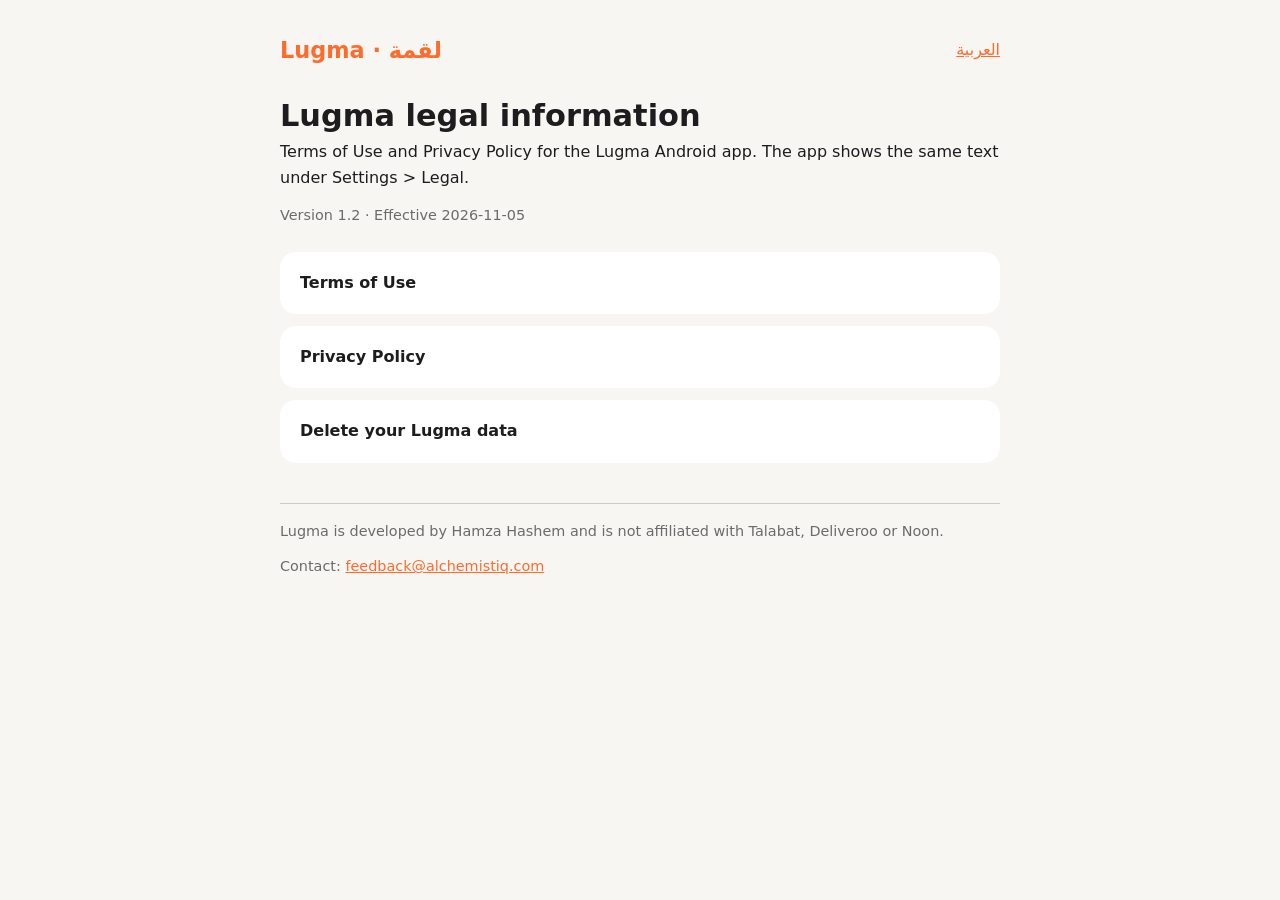
==== index.html @ 5e3d0792 "Publish legal documents v1.2 and data deletion page Co-authored-by: Copilot <223556219+Copilot@users" ====
<!doctype html>
<html lang="en" dir="ltr">
<head>
<meta charset="utf-8">
<meta name="viewport" content="width=device-width, initial-scale=1">
<title>Lugma legal information</title>
<link rel="stylesheet" href="style.css">
</head>
<body>
<main>
<header>
<a class="brand" href="./">Lugma · لقمة</a>
<a href="ar/" hreflang="ar">العربية</a>
</header>
<h1>Lugma legal information</h1>
<p>Terms of Use and Privacy Policy for the Lugma Android app. The app shows the same text under Settings &gt; Legal.</p>
<p class="meta">Version 1.2 · Effective 2026-11-05</p>
<div class="cards">
<a class="card" href="terms.html">Terms of Use</a>
<a class="card" href="privacy.html">Privacy Policy</a>
<a class="card" href="delete-data.html">Delete your Lugma data</a>
</div>
<footer>
<p>Lugma is developed by Hamza Hashem and is not affiliated with Talabat, Deliveroo or Noon.</p>
<p>Contact: <a href="mailto:feedback@alchemistiq.com">feedback@alchemistiq.com</a></p>
</footer>
</main>
</body>
</html>
---- style.css ----
:root { color-scheme: light dark; --accent: #ff6b2c; --muted: #6b6b6b; --bg: #f7f6f3; --card: #fff; --text: #1d1d1f; }
@media (prefers-color-scheme: dark) { :root { --muted: #a8a8ad; --bg: #111217; --card: #1e2029; --text: #f2f2f2; } }
* { box-sizing: border-box; }
body { margin: 0; font: 16px/1.65 system-ui, -apple-system, "Segoe UI", Roboto, "Noto Sans Arabic", Tahoma, sans-serif; background: var(--bg); color: var(--text); }
main { max-width: 760px; margin: 0 auto; padding: 32px 20px 56px; }
header { display: flex; justify-content: space-between; align-items: center; gap: 12px; flex-wrap: wrap; }
.brand { font-weight: 900; font-size: 1.4rem; color: var(--accent); text-decoration: none; }
a { color: var(--accent); }
h1 { margin: 28px 0 4px; font-size: 1.9rem; line-height: 1.25; }
h2 { margin: 28px 0 6px; font-size: 1.15rem; }
p { margin: 0 0 12px; }
ol { margin: 0 0 12px; padding-inline-start: 24px; }
li { margin-bottom: 6px; }
.meta, footer { color: var(--muted); font-size: 0.9rem; }
.cards { display: grid; gap: 12px; margin-top: 24px; }
.card { display: block; padding: 18px 20px; background: var(--card); border-radius: 16px; text-decoration: none; color: inherit; font-weight: 700; }
footer { margin-top: 40px; border-top: 1px solid color-mix(in srgb, var(--muted) 30%, transparent); padding-top: 16px; }
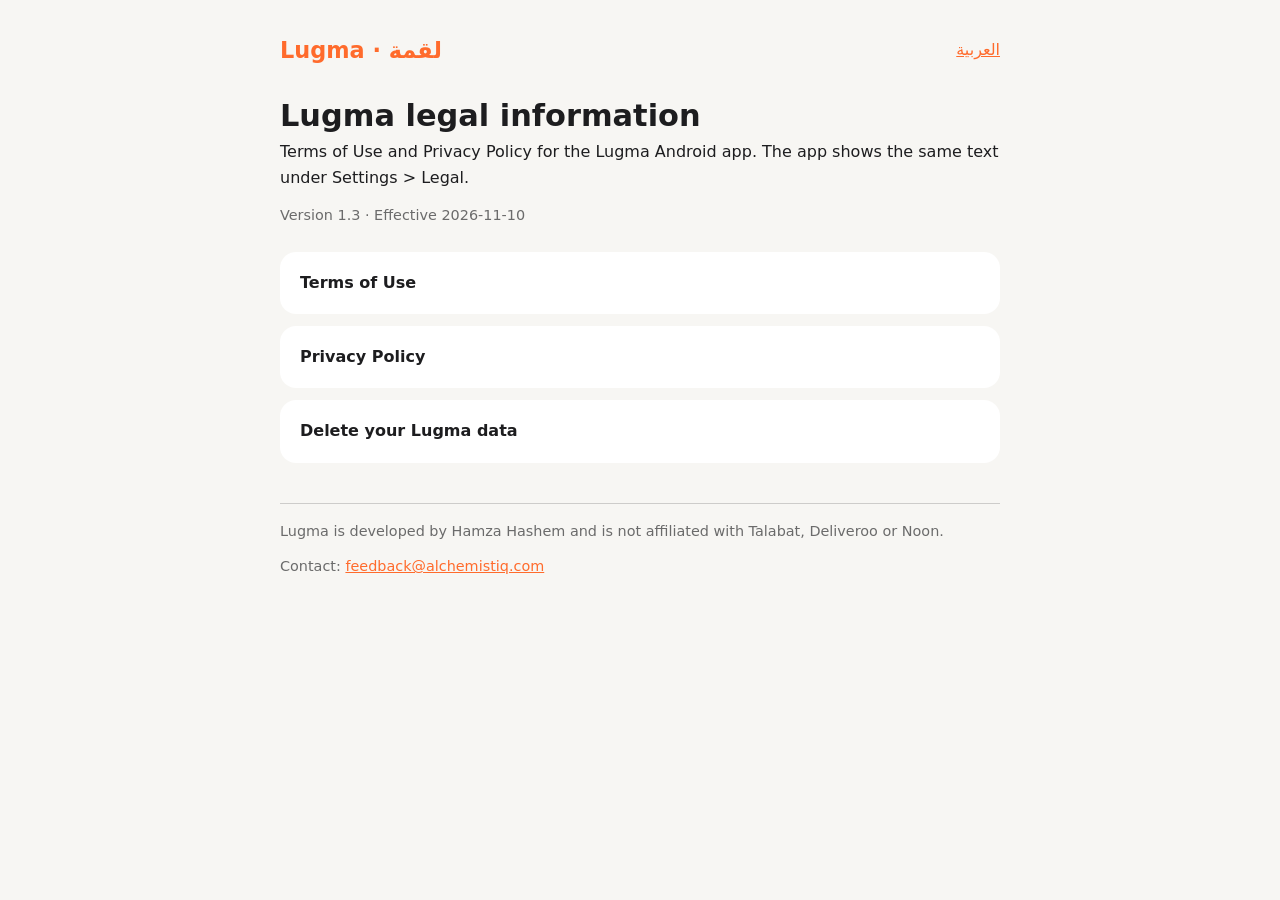
==== commit b24abaa2: "Publish Terms of Use and Privacy Policy 1.3 and data deletion page Covers restaurant comparison (men" ====
--- a/index.html
+++ b/index.html
@@ -14,7 +14,7 @@
 </header>
 <h1>Lugma legal information</h1>
 <p>Terms of Use and Privacy Policy for the Lugma Android app. The app shows the same text under Settings &gt; Legal.</p>
-<p class="meta">Version 1.2 · Effective 2026-11-05</p>
+<p class="meta">Version 1.3 · Effective 2026-11-10</p>
 <div class="cards">
 <a class="card" href="terms.html">Terms of Use</a>
 <a class="card" href="privacy.html">Privacy Policy</a>
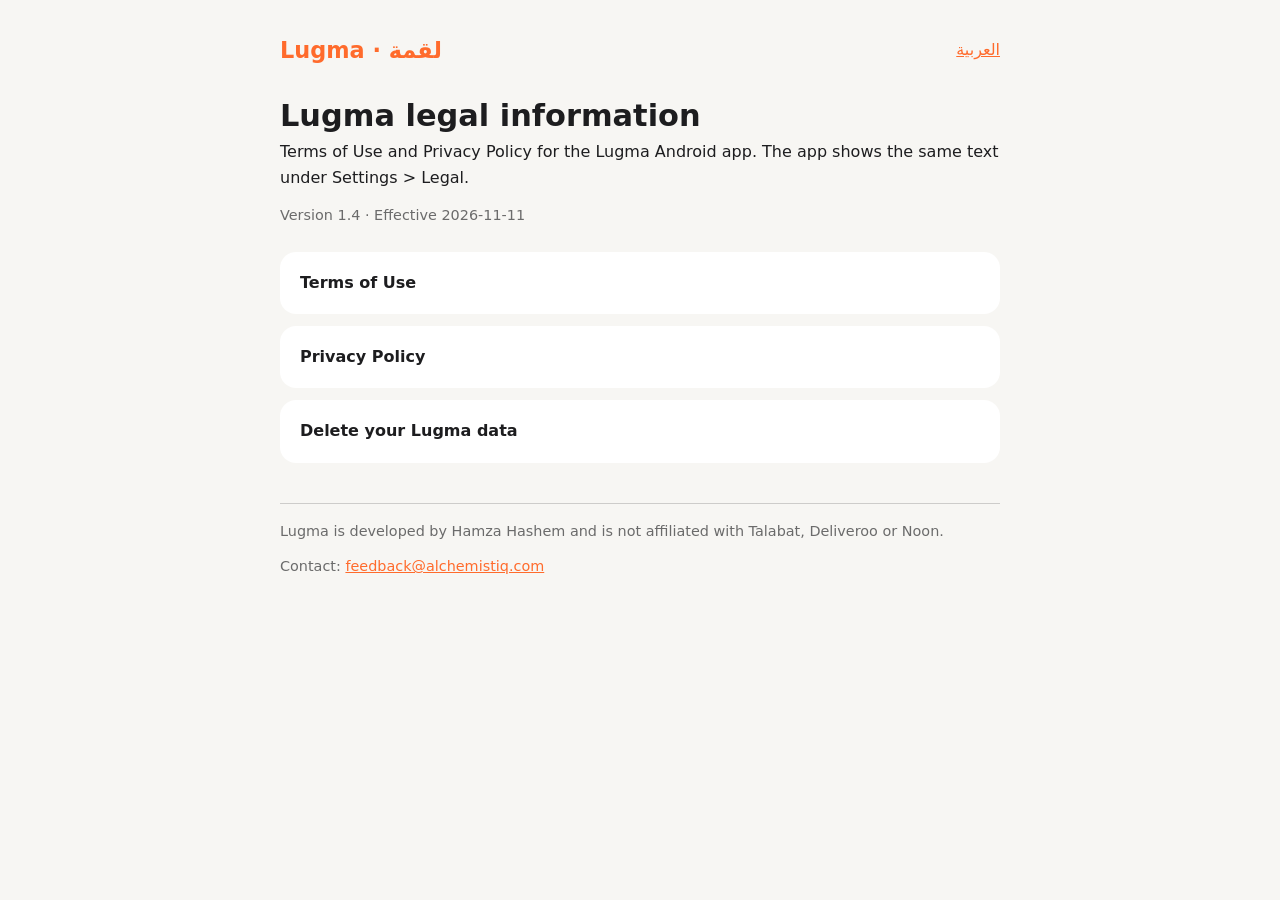
==== commit daa3eaf2: "Publish Terms of Use and Privacy Policy 1.4 Co-authored-by: Copilot <223556219+Copilot@users.noreply" ====
--- a/index.html
+++ b/index.html
@@ -14,7 +14,7 @@
 </header>
 <h1>Lugma legal information</h1>
 <p>Terms of Use and Privacy Policy for the Lugma Android app. The app shows the same text under Settings &gt; Legal.</p>
-<p class="meta">Version 1.3 · Effective 2026-11-10</p>
+<p class="meta">Version 1.4 · Effective 2026-11-11</p>
 <div class="cards">
 <a class="card" href="terms.html">Terms of Use</a>
 <a class="card" href="privacy.html">Privacy Policy</a>
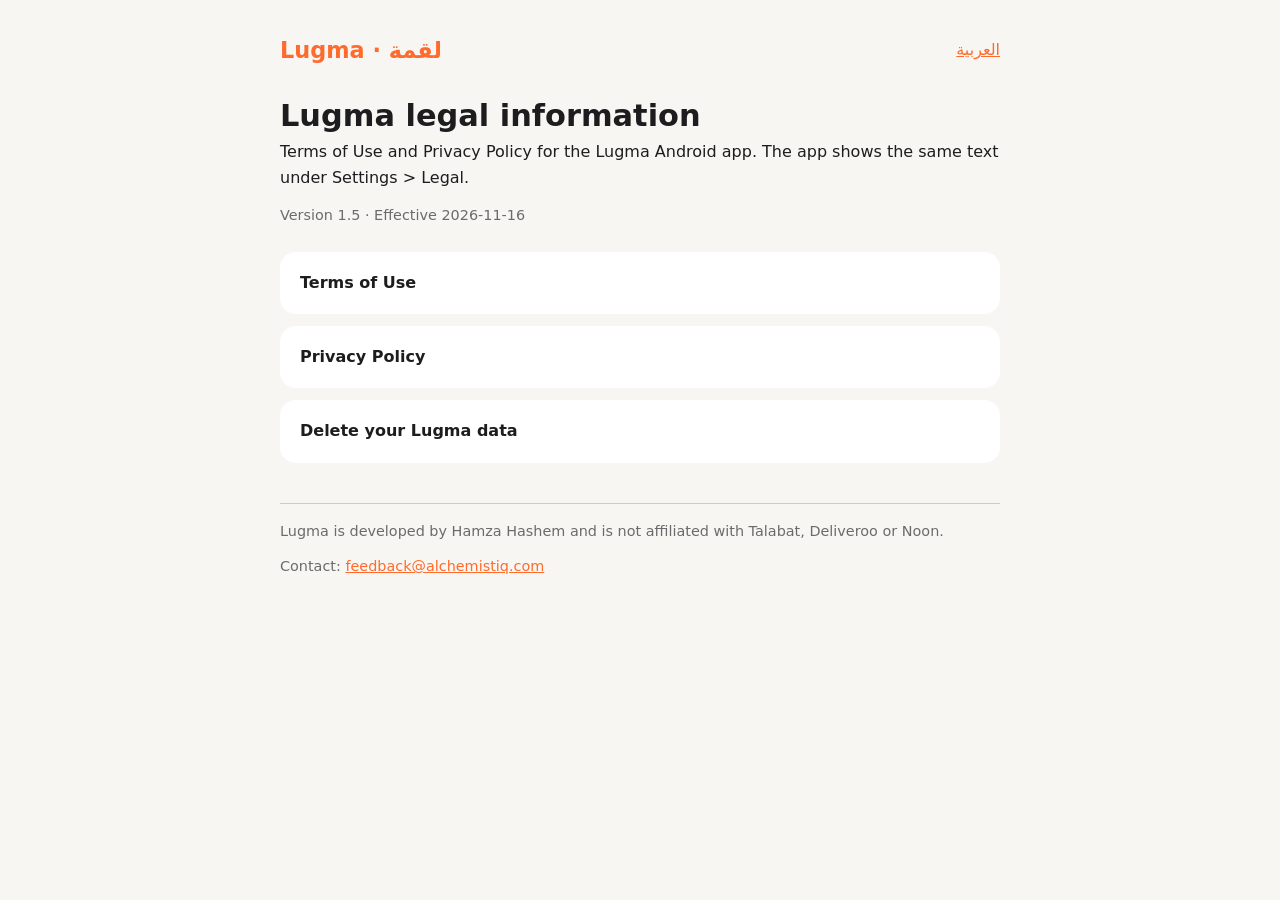
==== commit 28e0610f: "Publish legal documents v1.5 Privacy Policy 1.5 (effective 2026-11-16): dish search results are kept" ====
--- a/index.html
+++ b/index.html
@@ -14,7 +14,7 @@
 </header>
 <h1>Lugma legal information</h1>
 <p>Terms of Use and Privacy Policy for the Lugma Android app. The app shows the same text under Settings &gt; Legal.</p>
-<p class="meta">Version 1.4 · Effective 2026-11-11</p>
+<p class="meta">Version 1.5 · Effective 2026-11-16</p>
 <div class="cards">
 <a class="card" href="terms.html">Terms of Use</a>
 <a class="card" href="privacy.html">Privacy Policy</a>
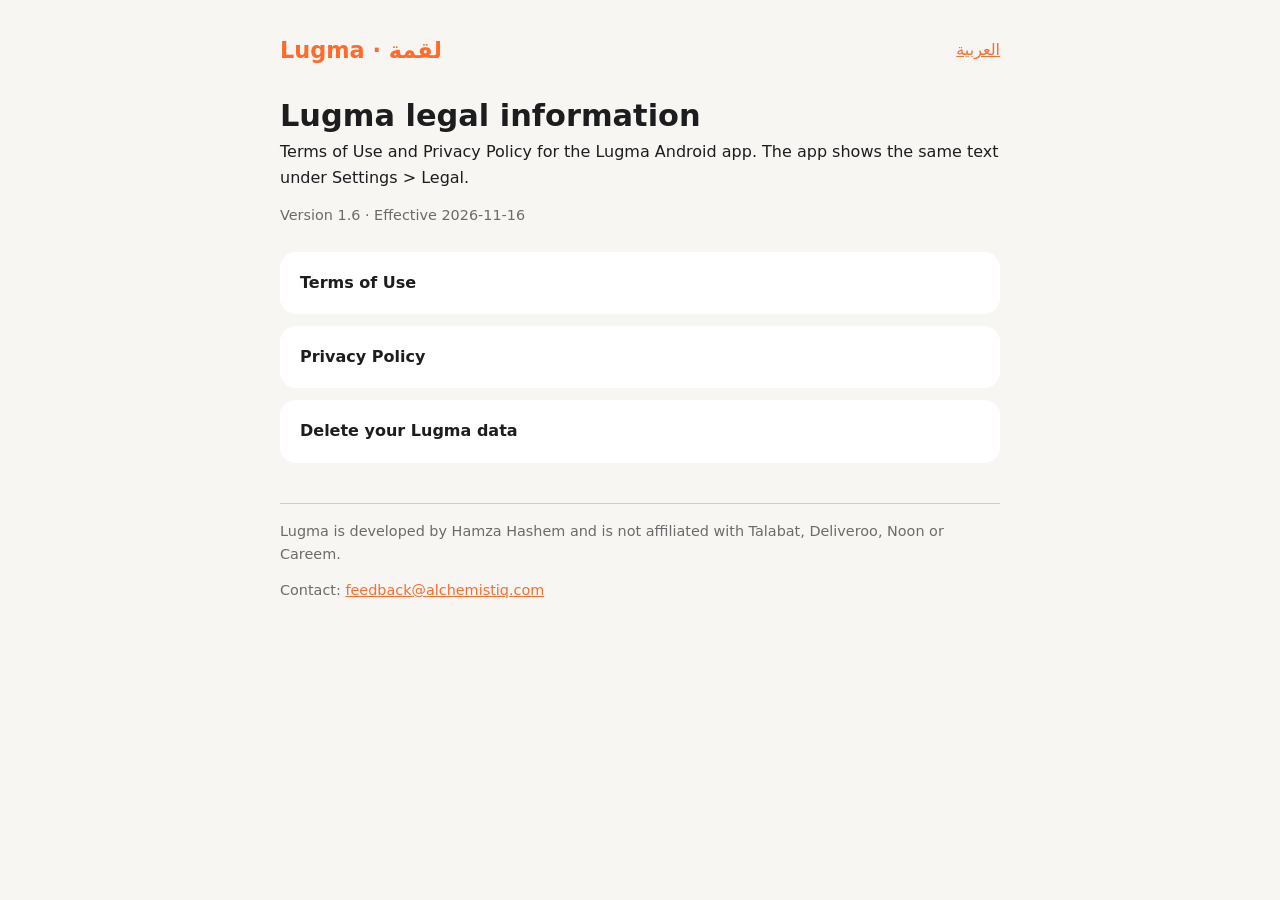
==== commit aa5f9007: "Publish legal documents v1.6 Add Careem Food to the delivery providers, data deletion and non-affili" ====
--- a/index.html
+++ b/index.html
@@ -14,14 +14,14 @@
 </header>
 <h1>Lugma legal information</h1>
 <p>Terms of Use and Privacy Policy for the Lugma Android app. The app shows the same text under Settings &gt; Legal.</p>
-<p class="meta">Version 1.5 · Effective 2026-11-16</p>
+<p class="meta">Version 1.6 · Effective 2026-11-16</p>
 <div class="cards">
 <a class="card" href="terms.html">Terms of Use</a>
 <a class="card" href="privacy.html">Privacy Policy</a>
 <a class="card" href="delete-data.html">Delete your Lugma data</a>
 </div>
 <footer>
-<p>Lugma is developed by Hamza Hashem and is not affiliated with Talabat, Deliveroo or Noon.</p>
+<p>Lugma is developed by Hamza Hashem and is not affiliated with Talabat, Deliveroo, Noon or Careem.</p>
 <p>Contact: <a href="mailto:feedback@alchemistiq.com">feedback@alchemistiq.com</a></p>
 </footer>
 </main>
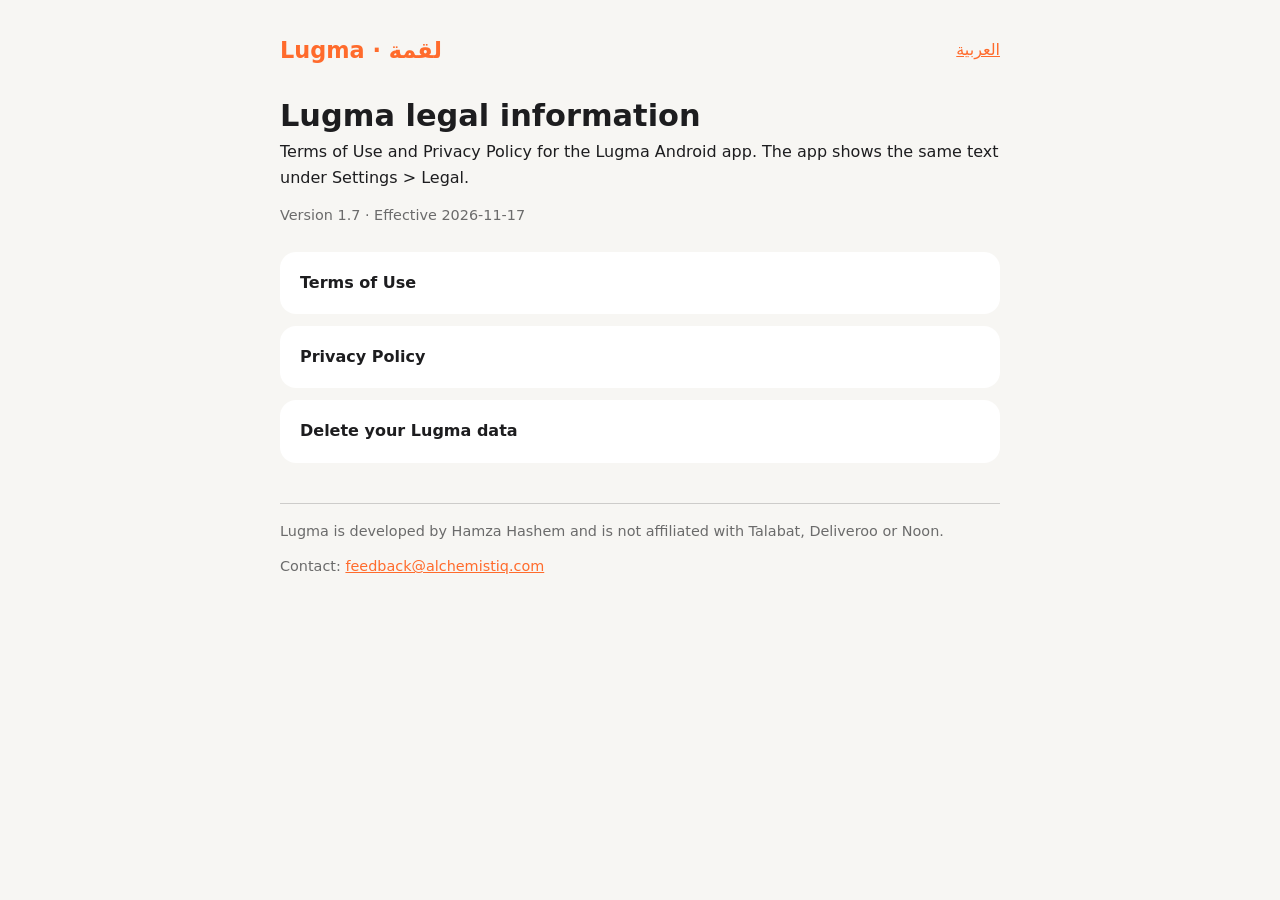
==== commit b3755bd7: "Publish legal documents v1.7 Remove Careem Food while it is switched off in the app.  Co-authored-by" ====
--- a/index.html
+++ b/index.html
@@ -14,14 +14,14 @@
 </header>
 <h1>Lugma legal information</h1>
 <p>Terms of Use and Privacy Policy for the Lugma Android app. The app shows the same text under Settings &gt; Legal.</p>
-<p class="meta">Version 1.6 · Effective 2026-11-16</p>
+<p class="meta">Version 1.7 · Effective 2026-11-17</p>
 <div class="cards">
 <a class="card" href="terms.html">Terms of Use</a>
 <a class="card" href="privacy.html">Privacy Policy</a>
 <a class="card" href="delete-data.html">Delete your Lugma data</a>
 </div>
 <footer>
-<p>Lugma is developed by Hamza Hashem and is not affiliated with Talabat, Deliveroo, Noon or Careem.</p>
+<p>Lugma is developed by Hamza Hashem and is not affiliated with Talabat, Deliveroo or Noon.</p>
 <p>Contact: <a href="mailto:feedback@alchemistiq.com">feedback@alchemistiq.com</a></p>
 </footer>
 </main>
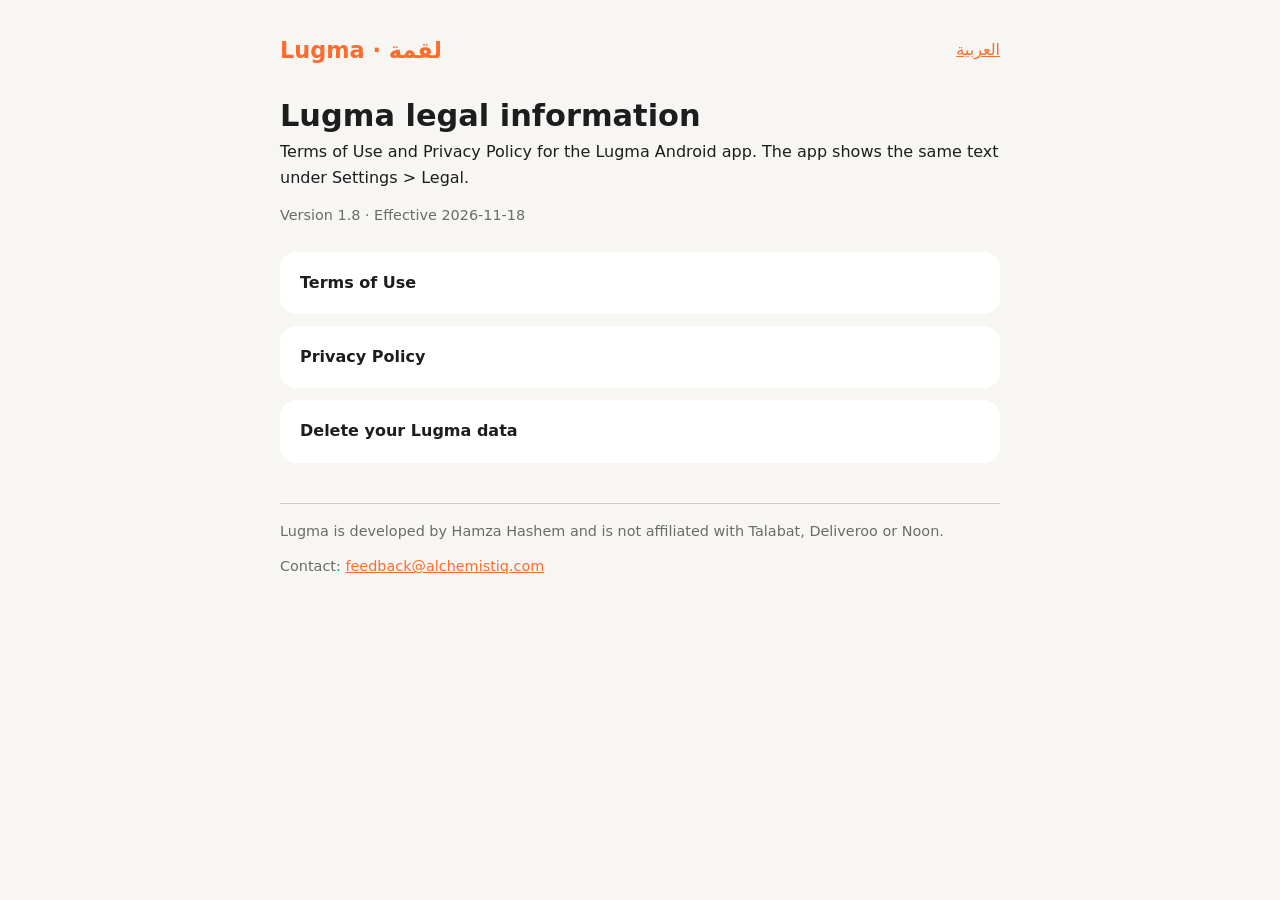
==== commit 1e6f52d0: "Publish legal documents v1.8 Co-authored-by: Copilot <223556219+Copilot@users.noreply.github.com>" ====
--- a/index.html
+++ b/index.html
@@ -14,7 +14,7 @@
 </header>
 <h1>Lugma legal information</h1>
 <p>Terms of Use and Privacy Policy for the Lugma Android app. The app shows the same text under Settings &gt; Legal.</p>
-<p class="meta">Version 1.7 · Effective 2026-11-17</p>
+<p class="meta">Version 1.8 · Effective 2026-11-18</p>
 <div class="cards">
 <a class="card" href="terms.html">Terms of Use</a>
 <a class="card" href="privacy.html">Privacy Policy</a>
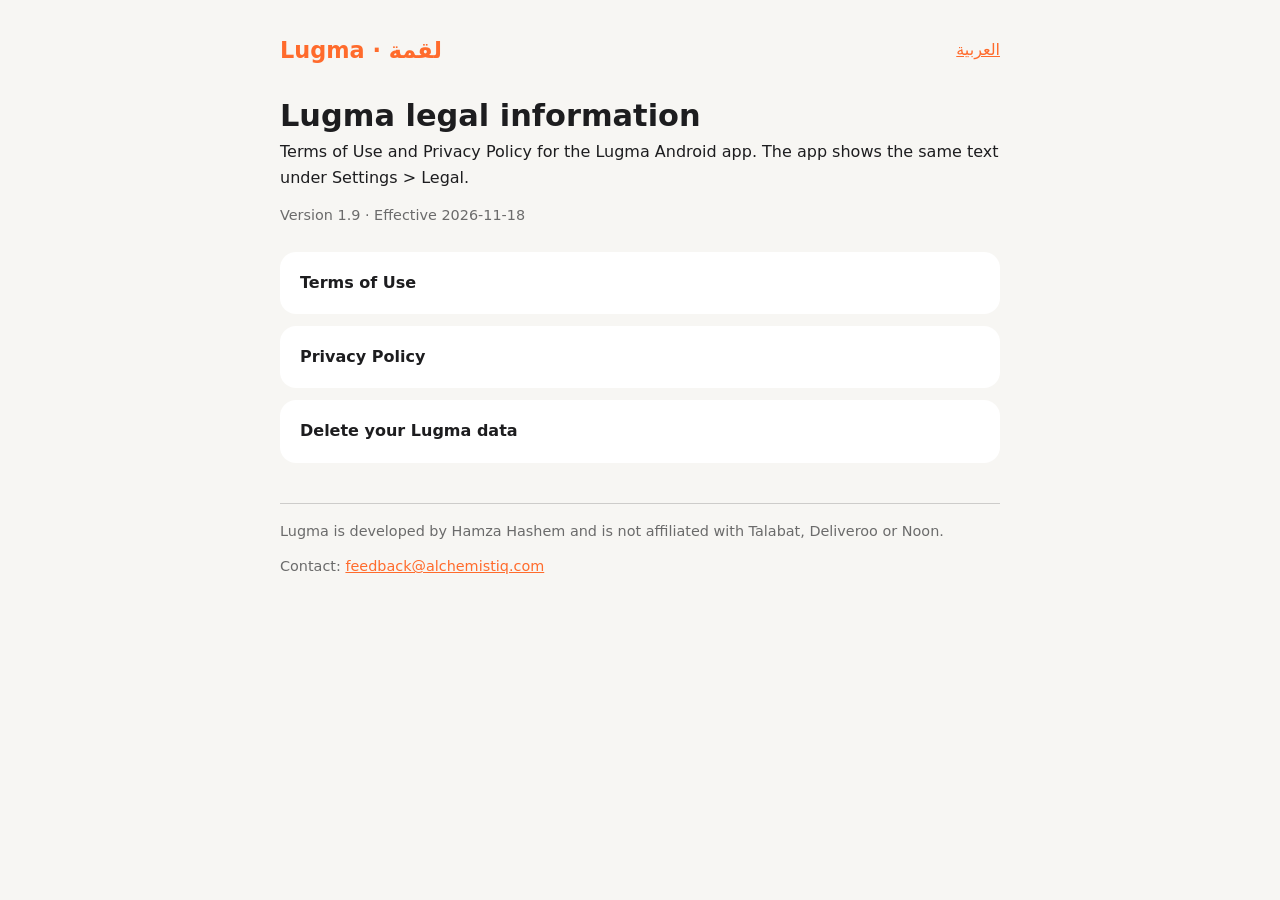
==== commit ad216a8e: "Publish legal documents v1.9 Co-authored-by: Copilot <223556219+Copilot@users.noreply.github.com>" ====
--- a/index.html
+++ b/index.html
@@ -14,7 +14,7 @@
 </header>
 <h1>Lugma legal information</h1>
 <p>Terms of Use and Privacy Policy for the Lugma Android app. The app shows the same text under Settings &gt; Legal.</p>
-<p class="meta">Version 1.8 · Effective 2026-11-18</p>
+<p class="meta">Version 1.9 · Effective 2026-11-18</p>
 <div class="cards">
 <a class="card" href="terms.html">Terms of Use</a>
 <a class="card" href="privacy.html">Privacy Policy</a>
